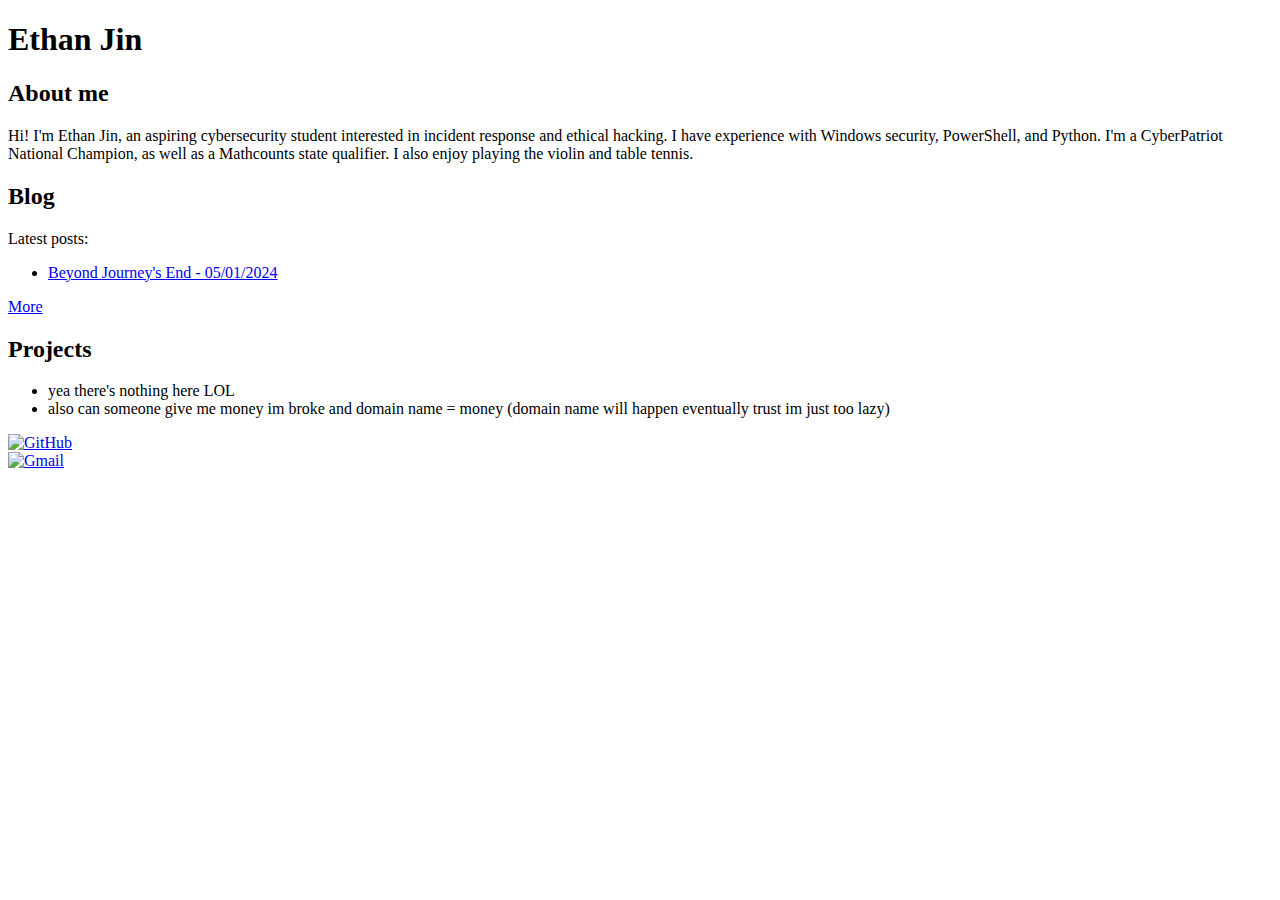
==== index.html @ f013f2cb "Update index.html" ====
<!DOCTYPE html>
<html lang="en">
<head>
    <meta charset="UTF-8">
    <meta name="viewport" content="width=device-width, initial-scale=1.0">
    <title>Ethan Jin</title>
    <link rel="stylesheet" href="./style.css">
</head>
<body>
    <div class="container">
        <h1>Ethan Jin</h1>
        <div class="box">
            <h2>About me</h2>
            <p>Hi! I'm Ethan Jin, an aspiring cybersecurity student interested in incident response and ethical hacking. I have experience with Windows security, PowerShell, and Python. I'm a CyberPatriot National Champion, as well as a Mathcounts state qualifier. I also enjoy playing the violin and table tennis.</p>
        </div>
        <div class="box">
            <h2>Blog</h2>
            <p>Latest posts:</p>
            <ul>
                <li><a href="./blog/Beyond-Journeys-End/index.html">Beyond Journey's End - 05/01/2024</a></li>
            </ul>
            <a href="./blog/blog.html">More</a>
        </div>
        <div class="box">
            <h2>Projects</h2>
            <ul>
                <li>yea there's nothing here LOL</li>
                <li>also can someone give me money im broke and domain name = money (domain name will happen eventually trust im just too lazy)</li>
            </ul>
        </div>
        <div class="contact-info">
            <div class="github-logo">
                <a href="https://github.com/HIOOOO1234/"><img src="images/github.png" alt="GitHub"></a>
            </div>
            <div class="gmail-logo">
                <a href="mailto:ethan.d.jin@gmail.com"><img src="images/gmail.png" alt="Gmail"></a>
            </div>
        </div>
    </div>
</body>
</html>
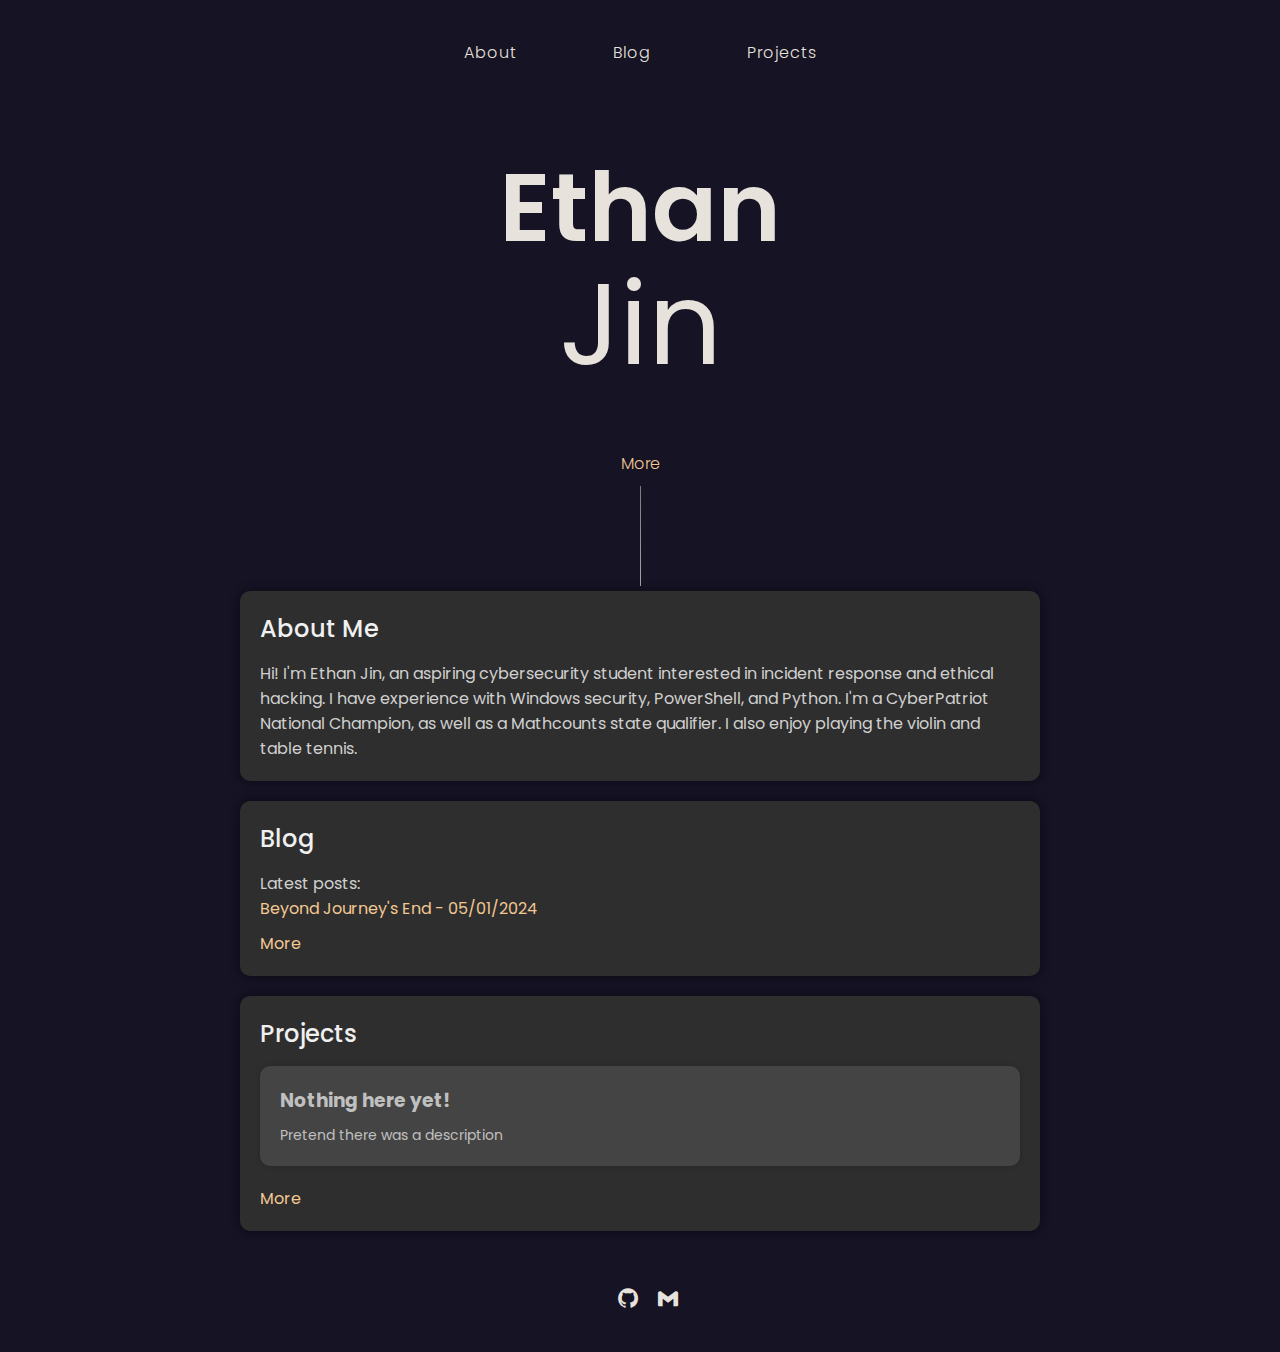
==== commit 1bbd601c: "Update index.html" ====
--- a/index.html
+++ b/index.html
@@ -1,41 +1,77 @@
 <!DOCTYPE html>
 <html lang="en">
+
 <head>
     <meta charset="UTF-8">
     <meta name="viewport" content="width=device-width, initial-scale=1.0">
     <title>Ethan Jin</title>
-    <link rel="stylesheet" href="./style.css">
+    <link rel="stylesheet" href="style.css">
+    <link rel="icon" href="images/logo.png" type="image/png">
+    <link href="https://fonts.googleapis.com/css2?family=Poppins:wght@100;200;300;400;500;600;700;800&display=swap" rel="stylesheet">
+    <link href='https://unpkg.com/boxicons@2.1.4/css/boxicons.min.css' rel='stylesheet'>
 </head>
+
 <body>
-    <div class="container">
-        <h1>Ethan Jin</h1>
-        <div class="box">
-            <h2>About me</h2>
+    <main>
+        <nav>
+            <ul>
+                <li class="nav-link">
+                    <a href="#about">About</a>
+                </li>
+                <li class="nav-link">
+                    <a href="#blog">Blog</a>
+                </li>
+                <li class="nav-link">
+                    <a href="#projects">Projects</a>
+                </li>
+            </ul>
+        </nav>
+        
+        <h1 class="big-name">Ethan <br><span>Jin</span></h1>
+
+        <div class="scroll">
+            <span>More</span>
+            <span class="line"></span>
+        </div>
+
+        <section id="about" class="box">
+            <h2>About Me</h2>
             <p>Hi! I'm Ethan Jin, an aspiring cybersecurity student interested in incident response and ethical hacking. I have experience with Windows security, PowerShell, and Python. I'm a CyberPatriot National Champion, as well as a Mathcounts state qualifier. I also enjoy playing the violin and table tennis.</p>
-        </div>
-        <div class="box">
+        </section>
+
+        <section id="blog" class="box">
             <h2>Blog</h2>
-            <p>Latest posts:</p>
+            <p>Latest posts: </p>
             <ul>
                 <li><a href="./blog/Beyond-Journeys-End/index.html">Beyond Journey's End - 05/01/2024</a></li>
             </ul>
             <a href="./blog/blog.html">More</a>
-        </div>
-        <div class="box">
+        </section>
+        <section id="projects" class="box">
             <h2>Projects</h2>
-            <ul>
-                <li>yea there's nothing here LOL</li>
-                <li>also can someone give me money im broke and domain name = money (domain name will happen eventually trust im just too lazy)</li>
+            <div class="project">
+                <h3>Nothing here yet!</h3>
+                <p>Pretend there was a description</p>
+            </div>
+            <a href="./projects/projects.html">More</a>
+        </section>
+        <div class="bottom-section">
+            <ul class="social-media">
+                <li>
+                    <a href="https://github.com/HIOOOO1234/">
+                        <i class='bx bxl-github'></i>
+                    </a>
+                </li>
+                <li>
+                    <a href="mailto:ethan.d.jin@gmail.com">
+                        <i class='bx bxl-gmail'></i>
+                    </a>
+                </li>
             </ul>
         </div>
-        <div class="contact-info">
-            <div class="github-logo">
-                <a href="https://github.com/HIOOOO1234/"><img src="images/github.png" alt="GitHub"></a>
-            </div>
-            <div class="gmail-logo">
-                <a href="mailto:ethan.d.jin@gmail.com"><img src="images/gmail.png" alt="Gmail"></a>
-            </div>
-        </div>
-    </div>
+        
+    </main>
+
 </body>
+
 </html>
--- a/style.css
+++ b/style.css
@@ -0,0 +1,208 @@
+@import url("https://fonts.googleapis.com/css2?family=Poppins:wght@100;200;300;400;500;600;700;800&display=swap");
+
+:root {
+    --orange: #f3c892;
+    --light-gray: #e7e2db;
+    --dark-gray: #777;
+}
+
+* {
+    padding: 0;
+    margin: 0;
+    box-sizing: border-box;
+}
+
+::selection {
+    background-color: rgba(0, 0, 0, 0.7);
+}
+
+body {
+    font-family: "Poppins", sans-serif;
+    background-color: #151324;
+    color: var(--light-gray);
+    overflow-x: hidden;
+}
+
+a {
+    text-decoration: none;
+    color: inherit;
+}
+
+ul {
+    list-style: none;
+}
+
+main {
+    position: relative;
+    width: 100%;
+    min-height: 100vh;
+    padding: 1.5rem 3rem;
+    display: flex;
+    flex-direction: column;
+    align-items: center;
+}
+
+nav {
+    display: flex;
+    justify-content: center;
+    align-items: center;
+    width: 100%;
+    margin-bottom: 2rem;
+}
+
+nav ul {
+    display: flex;
+    gap: 2rem;
+}
+
+.nav-link a {
+    display: inline-block;
+    padding: 1rem 2rem;
+    color: var(--light-gray);
+    font-weight: 300;
+    letter-spacing: 1px;
+    transition: color 0.3s;
+}
+
+.nav-link a:hover {
+    color: var(--orange);
+}
+
+.big-name {
+    color: var(--light-gray);
+    font-size: 6rem;
+    font-weight: 600;
+    text-align: center;
+    line-height: 1.1;
+    margin: 2rem 0;
+}
+
+.big-name span {
+    display: block;
+    font-size: 1.2em;
+    font-weight: 400;
+}
+
+.bottom-section {
+    display: flex;
+    justify-content: center;
+    align-items: center;
+    width: 100%;
+    margin-top: 2rem;
+}
+
+.social-media {
+    display: flex;
+}
+
+.social-media a {
+    margin-left: 1rem;
+    font-size: 1.5rem;
+    color: var(--light-gray);
+    transition: color 0.3s;
+}
+
+.social-media a:hover {
+    color: var(--orange);
+}
+
+.scroll {
+    display: flex;
+    flex-direction: column;
+    align-items: center;
+    margin-top: 2rem;
+    animation: bounce 2s infinite;
+}
+
+.scroll span {
+    color: var(--orange);
+    font-weight: 300;
+}
+
+.line {
+    width: 1px;
+    height: 100px;
+    background-image: linear-gradient(to top, rgb(157, 167, 165), rgb(121, 124, 124));
+    margin-top: 10px;
+    margin-bottom: 5px;
+}
+
+@keyframes bounce {
+    0%, 20%, 50%, 80%, 100% {
+        transform: translateY(0);
+    }
+    40% {
+        transform: translateY(-10px);
+    }
+    60% {
+        transform: translateY(-5px);
+    }
+}
+
+.box {
+    background-color: #2e2e2e;
+    border-radius: 10px;
+    padding: 20px;
+    margin-bottom: 20px;
+    box-shadow: 0 0 10px rgba(0, 0, 0, 0.5);
+    width: 100%;
+    max-width: 800px;
+}
+
+.box h2 {
+    color: #f0f0f0;
+    font-weight: 500;
+    margin-bottom: 15px;
+}
+
+.box p, .box ul {
+    color: #d0d0d0;
+}
+
+.box a {
+    color: var(--orange);
+    text-decoration: none;
+    transition: color 0.3s;
+}
+
+.box a:hover {
+    color: var(--light-gray);
+    text-decoration: underline;
+}
+
+ul li {
+    margin-bottom: 10px;
+}
+
+html {
+    scroll-behavior: smooth;
+}
+
+
+.project {
+    background-color: #444;
+    padding: 20px;
+    border-radius: 10px;
+    margin-bottom: 20px;
+    box-shadow: 0 0 5px rgba(0, 0, 0, 0.2);
+}
+
+.project h3 {
+    color: #c0c0c0;
+    margin-bottom: 10px;
+}
+
+.project p {
+    color: #c0c0c0;
+    font-size: 14px;
+    line-height: 1.5;
+}
+
+.project a {
+    color: #4c9df4;
+    text-decoration: none;
+}
+
+.project a:hover {
+    text-decoration: underline;
+}
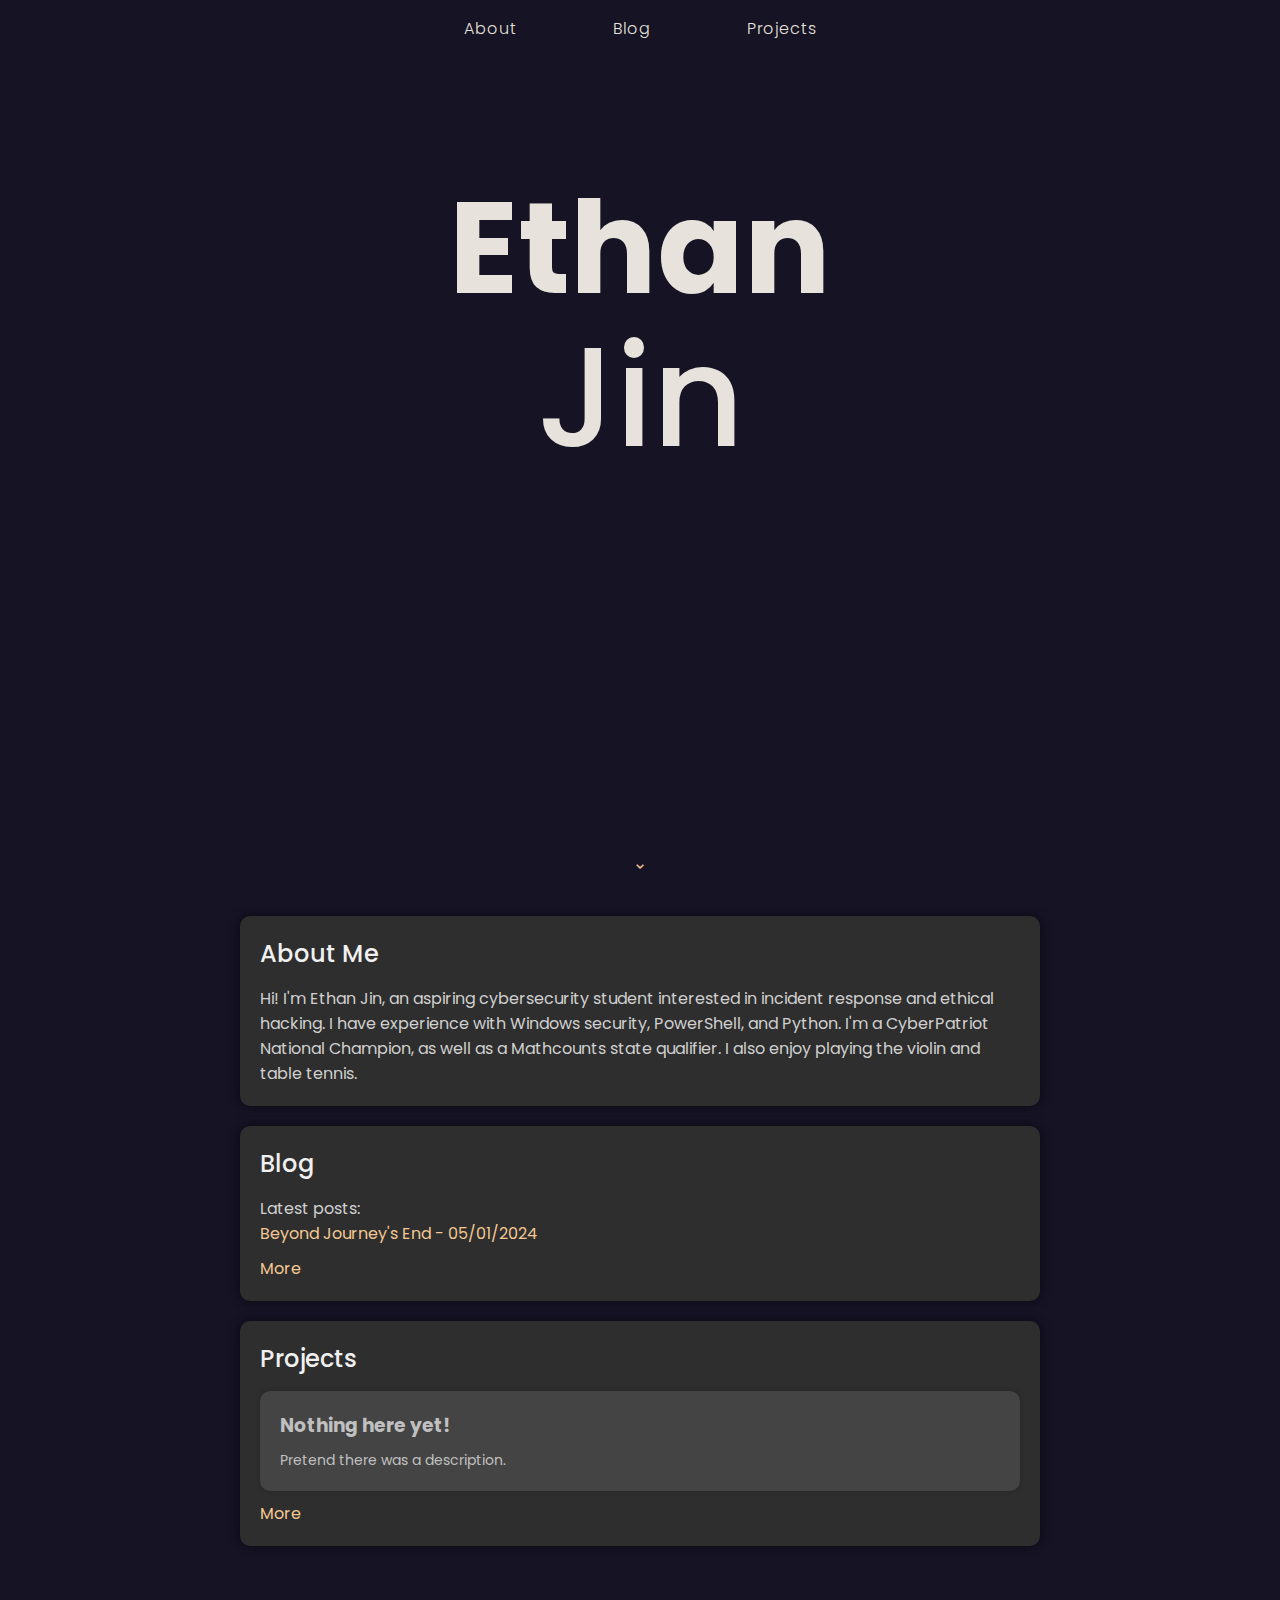
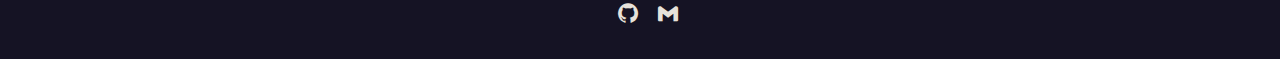
==== commit 6fd2b4a5: "Update index.html" ====
--- a/index.html
+++ b/index.html
@@ -30,10 +30,11 @@
         <h1 class="big-name">Ethan <br><span>Jin</span></h1>
 
         <div class="scroll">
-            <span>More</span>
-            <span class="line"></span>
+            <a href="#about"><span><i class='bx bx-chevron-down'></i></span></a>
         </div>
+    </main>
 
+    <div class="sections-container">
         <section id="about" class="box">
             <h2>About Me</h2>
             <p>Hi! I'm Ethan Jin, an aspiring cybersecurity student interested in incident response and ethical hacking. I have experience with Windows security, PowerShell, and Python. I'm a CyberPatriot National Champion, as well as a Mathcounts state qualifier. I also enjoy playing the violin and table tennis.</p>
@@ -45,16 +46,18 @@
             <ul>
                 <li><a href="./blog/Beyond-Journeys-End/index.html">Beyond Journey's End - 05/01/2024</a></li>
             </ul>
-            <a href="./blog/blog.html">More</a>
+            <a href="./blog/">More</a>
         </section>
+        
         <section id="projects" class="box">
             <h2>Projects</h2>
             <div class="project">
                 <h3>Nothing here yet!</h3>
-                <p>Pretend there was a description</p>
+                <p>Pretend there was a description.</p>
             </div>
-            <a href="./projects/projects.html">More</a>
+            <a href="./projects/.html">More</a>
         </section>
+
         <div class="bottom-section">
             <ul class="social-media">
                 <li>
@@ -69,8 +72,7 @@
                 </li>
             </ul>
         </div>
-        
-    </main>
+    </div>
 
 </body>
 
--- a/style.css
+++ b/style.css
@@ -36,10 +36,10 @@
     position: relative;
     width: 100%;
     min-height: 100vh;
-    padding: 1.5rem 3rem;
     display: flex;
     flex-direction: column;
     align-items: center;
+    justify-content: flex-start;
 }
 
 nav {
@@ -70,17 +70,17 @@
 
 .big-name {
     color: var(--light-gray);
-    font-size: 6rem;
-    font-weight: 600;
+    font-size: 8rem;
+    font-weight: 620;
     text-align: center;
     line-height: 1.1;
-    margin: 2rem 0;
+    margin: 5rem 0 2rem 0; /* Adjusted margin-top to move it down */
 }
 
 .big-name span {
     display: block;
-    font-size: 1.2em;
-    font-weight: 400;
+    font-size: 1.1em;
+    font-weight: 450;
 }
 
 .bottom-section {
@@ -112,6 +112,8 @@
     align-items: center;
     margin-top: 2rem;
     animation: bounce 2s infinite;
+    position: absolute;
+    bottom: 20px;
 }
 
 .scroll span {
@@ -178,12 +180,11 @@
     scroll-behavior: smooth;
 }
 
-
 .project {
     background-color: #444;
     padding: 20px;
     border-radius: 10px;
-    margin-bottom: 20px;
+    margin-bottom: 10px; /* Reduced margin-bottom to bring projects closer */
     box-shadow: 0 0 5px rgba(0, 0, 0, 0.2);
 }
 
@@ -206,3 +207,11 @@
 .project a:hover {
     text-decoration: underline;
 }
+
+.sections-container {
+    display: flex;
+    flex-direction: column;
+    align-items: center;
+    justify-content: center;
+    width: 100%;
+    padding: 1rem 0; 
